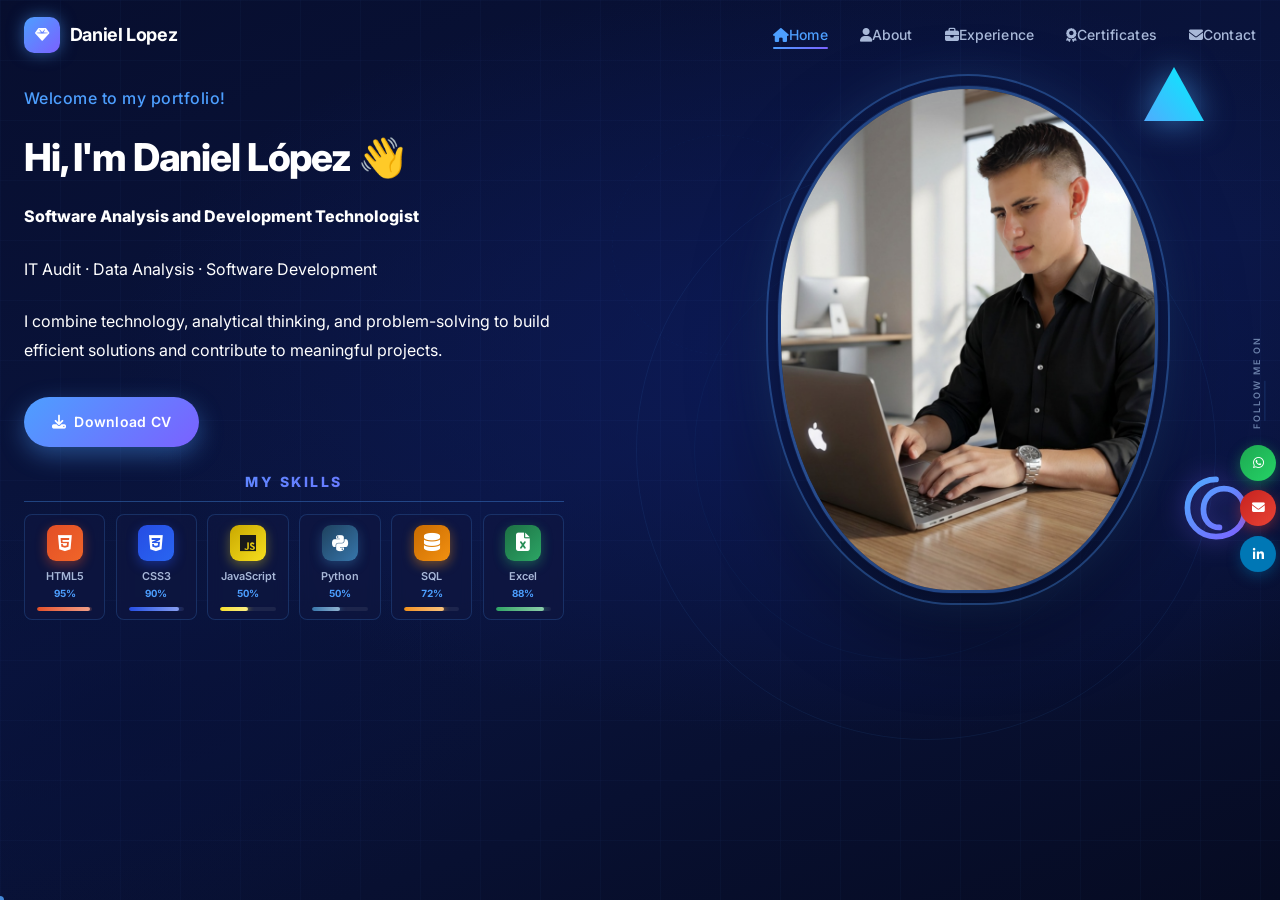
==== index.html @ 23a8d3bc "Actualizar estilos y estructura de navegación: ocultar el botón de menú en móviles y mejorar la pres" ====
<!DOCTYPE html>
<html lang="en">
  <head>
    <meta charset="UTF-8" />
    <meta name="viewport" content="width=device-width, initial-scale=1.0" />
    <meta name="description" content="Professional portfolio of Daniel Lopez - IT auditor, data analyst and software development technologist." />
    <title>Daniel Lopez | Portfolio</title>
    <!-- Google tag (gtag.js) -->
    <script async src="https://www.googletagmanager.com/gtag/js?id=G-GQ8SQ4P1QR"></script>
    <script>
      window.dataLayer = window.dataLayer || [];
      function gtag(){dataLayer.push(arguments);}
      gtag('js', new Date());
      gtag('config', 'G-GQ8SQ4P1QR');
    </script>
    <link rel="stylesheet" href="css/styles.css" />
    <link rel="preconnect" href="https://fonts.googleapis.com" />
    <link rel="preconnect" href="https://fonts.gstatic.com" crossorigin />
    <link href="https://fonts.googleapis.com/css2?family=Inter:wght@300;400;500;600;700;800;900&display=swap" rel="stylesheet" />
    <link rel="stylesheet" href="https://cdnjs.cloudflare.com/ajax/libs/font-awesome/6.5.0/css/all.min.css" />
  </head>
  <body>

    <!-- ====== NAVBAR ====== -->
    <header class="header" id="header">
      <nav class="nav container">
        <!-- Logo -->
        <a href="#home" class="nav__logo">
          <span class="nav__logo-icon">
            <i class="fas fa-gem"></i>
          </span>
          <span class="nav__logo-text">Daniel Lopez</span>
        </a>

        <!-- Navigation menu -->
        <ul class="nav__menu" id="nav-menu">
          <li class="nav__item">
            <a href="#home" class="nav__link active-link"><i class="fas fa-house" aria-hidden="true"></i><span>Home</span></a>
          </li>
          <li class="nav__item">
            <a href="acercade/acercade.html" class="nav__link"><i class="fas fa-user" aria-hidden="true"></i><span>About</span></a>
          </li>
          <li class="nav__item">
            <a href="experiencia/experiencia.html" class="nav__link"><i class="fas fa-briefcase" aria-hidden="true"></i><span>Experience</span></a>
          </li>
          <li class="nav__item">
            <a href="certificados/certificados.html" class="nav__link"><i class="fas fa-award" aria-hidden="true"></i><span>Certificates</span></a>
          </li>
          <li class="nav__item">
            <a href="contacto/contacto.html" class="nav__link"><i class="fas fa-envelope" aria-hidden="true"></i><span>Contact</span></a>
          </li>
        </ul>

        <!-- Hamburger (mobile) -->
        <div class="nav__toggle" id="nav-toggle" aria-label="Toggle menu">
          <span></span>
          <span></span>
          <span></span>
        </div>
      </nav>
    </header>

    <!-- ====== MAIN ====== -->
    <main>

      <!-- ====== HOME / HERO ====== -->
      <section class="home" id="home">

        <!-- Decorative background with circles -->
        <div class="home__bg-circles">
          <div class="bg-circle bg-circle--1"></div>
          <div class="bg-circle bg-circle--2"></div>
          <div class="bg-circle bg-circle--3"></div>
        </div>

        <div class="home__container container">

          <!-- ---- Contenido izquierdo ---- -->
          <div class="home__content">
            <p class="home__subtitle">Welcome to my portfolio!</p>

            <h1 class="home__title">
              Hi, I'm <span class="home__title--accent">Daniel López</span> 👋
            </h1>

            <p class="home__description">
              <strong>Software Analysis and Development Technologist</strong>
            </p>

            <p class="home__description">
              IT Audit · Data Analysis · Software Development
            </p>

            <p class="home__description">
              I combine technology, analytical thinking, and problem-solving to build efficient solutions and contribute to meaningful projects.
            </p>

            <div class="home__buttons">
              <a href="cv/Hoja de Vida.pdf" class="btn btn--primary" download="Hoja de Vida.pdf">
                <i class="fas fa-download"></i> Download CV
              </a>
            </div>

            <!-- Skills inline -->
            <div class="home__skills">
              <p class="home__skills-label">My Skills</p>
              <div class="home__skills-list">

                <div class="hskill">
                  <div class="hskill__icon hskill__icon--html"><i class="fab fa-html5"></i></div>
                  <div class="hskill__info">
                    <div class="hskill__top"><span class="hskill__name">HTML5</span><span class="hskill__pct">95%</span></div>
                    <div class="hskill__bar"><div class="hskill__fill hskill__fill--html"></div></div>
                  </div>
                </div>

                <div class="hskill">
                  <div class="hskill__icon hskill__icon--css"><i class="fab fa-css3-alt"></i></div>
                  <div class="hskill__info">
                    <div class="hskill__top"><span class="hskill__name">CSS3</span><span class="hskill__pct">90%</span></div>
                    <div class="hskill__bar"><div class="hskill__fill hskill__fill--css"></div></div>
                  </div>
                </div>

                <div class="hskill">
                  <div class="hskill__icon hskill__icon--js"><i class="fab fa-js"></i></div>
                  <div class="hskill__info">
                    <div class="hskill__top"><span class="hskill__name">JavaScript</span><span class="hskill__pct">50%</span></div>
                    <div class="hskill__bar"><div class="hskill__fill hskill__fill--js"></div></div>
                  </div>
                </div>

                <div class="hskill">
                  <div class="hskill__icon hskill__icon--python"><i class="fab fa-python"></i></div>
                  <div class="hskill__info">
                    <div class="hskill__top"><span class="hskill__name">Python</span><span class="hskill__pct">50%</span></div>
                    <div class="hskill__bar"><div class="hskill__fill hskill__fill--python"></div></div>
                  </div>
                </div>

                <div class="hskill">
                  <div class="hskill__icon hskill__icon--sql"><i class="fas fa-database"></i></div>
                  <div class="hskill__info">
                    <div class="hskill__top"><span class="hskill__name">SQL</span><span class="hskill__pct">72%</span></div>
                    <div class="hskill__bar"><div class="hskill__fill hskill__fill--sql"></div></div>
                  </div>
                </div>

                <div class="hskill">
                  <div class="hskill__icon hskill__icon--excel"><i class="fas fa-file-excel"></i></div>
                  <div class="hskill__info">
                    <div class="hskill__top"><span class="hskill__name">Excel</span><span class="hskill__pct">88%</span></div>
                    <div class="hskill__bar"><div class="hskill__fill hskill__fill--excel"></div></div>
                  </div>
                </div>

              </div>
            </div>


          </div>

          <!-- ---- Imagen perfil ---- -->
          <div class="home__image-wrapper">
            <!-- Elementos decorativos-->
            <div class="home__deco home__deco--triangle">
              <svg viewBox="0 0 60 60" fill="none" xmlns="http://www.w3.org/2000/svg">
                <path d="M30 5L55 50H5L30 5Z" fill="url(#triGrad)" />
                <defs>
                  <linearGradient id="triGrad" x1="5" y1="50" x2="55" y2="5" gradientUnits="userSpaceOnUse">
                    <stop stop-color="#4FACFE"/>
                    <stop offset="1" stop-color="#00F2FE"/>
                  </linearGradient>
                </defs>
              </svg>
            </div>

            <div class="home__deco home__deco--spiral">
              <svg viewBox="0 0 70 80" fill="none" xmlns="http://www.w3.org/2000/svg">
                <path d="M35 10C20 10 10 22 10 35C10 48 20 60 35 60C50 60 60 50 60 38C60 26 52 18 42 18C32 18 24 26 24 36C24 46 30 52 38 52" stroke="url(#spiralGrad)" stroke-width="5" stroke-linecap="round" fill="none"/>
                <defs>
                  <linearGradient id="spiralGrad" x1="10" y1="10" x2="60" y2="60" gradientUnits="userSpaceOnUse">
                    <stop stop-color="#4FACFE"/>
                    <stop offset="1" stop-color="#7B61FF"/>
                  </linearGradient>
                </defs>
              </svg>
            </div>

            <!-- Marco oval de la foto -->
            <div class="home__photo-frame">
              <div class="home__photo-ring"></div>
              <div class="home__photo-placeholder">
                <img src="images/imagen_perfil.png" alt="Daniel Lopez" />
              </div>
            </div>
          </div>

        </div><!-- end home__container -->

        <!-- ---- Sidebar redes sociales ---- -->
        <div class="home__social-sidebar">
          <span class="home__social-label">Follow me on</span>
          <div class="home__social-links">
            <a href="https://wa.me/573132318661" target="_blank" rel="noopener noreferrer" class="social-link social-link--wa" aria-label="WhatsApp">
              <i class="fab fa-whatsapp"></i>
            </a>
            <a href="https://mail.google.com/mail/?view=cm&to=lopezdanieljr10@gmail.com" target="_blank" rel="noopener noreferrer" class="social-link social-link--gm" aria-label="Gmail">
              <i class="fas fa-envelope"></i>
            </a>
            <a href="https://www.linkedin.com/in/daniiel-lopez10" target="_blank" rel="noopener noreferrer" class="social-link social-link--li" aria-label="LinkedIn">
              <i class="fab fa-linkedin-in"></i>
            </a>
          </div>
        </div>

        <!-- Scroll to top button -->
        <a href="#home" class="home__scroll-top" id="scroll-top" aria-label="Scroll to top">
          <i class="fas fa-chevron-up"></i>
        </a>

      </section><!-- end home -->

    </main>

    <script src="js/main.js"></script>
    <script src="js/analytics-events.js"></script>
  </body>
</html>
---- css/styles.css ----
/* ==========================================
  DANIEL LOPEZ | WEBSITE
   styles.css — Main Stylesheet
   ========================================== */

/* ---- Google Fonts + Variables ---- */
@import url('https://fonts.googleapis.com/css2?family=Inter:wght@300;400;500;600;700;800;900&display=swap');

:root {
  /* Colors */
  --color-bg-primary:    #05071a;
  --color-bg-secondary:  #0b1033;
  --color-bg-card:       #0f1640;
  --color-accent:        #4d9fff;
  --color-accent-light:  #7bc9ff;
  --color-accent-grad:   linear-gradient(135deg, #4d9fff 0%, #7b61ff 100%);
  --color-text-primary:  #ffffff;
  --color-text-secondary:#a8b8d8;
  --color-text-muted:    #6a7fa8;
  --color-border:        rgba(77, 159, 255, 0.2);
  --color-social-be:     #1769ff;
  --color-social-dr:     #ea4c89;
  --color-social-li:     #0077b5;

  /* Typography */
  --font-family: 'Inter', sans-serif;
  --font-size-xs:   .75rem;
  --font-size-sm:   .875rem;
  --font-size-base: 1rem;
  --font-size-lg:   1.125rem;
  --font-size-xl:   1.25rem;
  --font-size-2xl:  1.5rem;
  --font-size-3xl:  2rem;
  --font-size-4xl:  2.5rem;
  --font-size-5xl:  3.5rem;
  --font-size-hero: clamp(1.5rem, 3vw, 2.6rem);

  /* Spacing */
  --space-xs:  .5rem;
  --space-sm:  1rem;
  --space-md:  1.5rem;
  --space-lg:  2rem;
  --space-xl:  3rem;
  --space-2xl: 5rem;

  /* Layout */
  --container-max: 1300px;
  --container-px:  1.5rem;
  --nav-height:    70px;
  --radius-sm:     .5rem;
  --radius-md:     1rem;
  --radius-full:   9999px;

  /* Transitions */
  --transition-fast:   .2s ease;
  --transition-base:   .35s ease;
  --transition-smooth: .5s cubic-bezier(.25,.8,.25,1);

  /* Shadows */
  --shadow-glow:   0 0 30px rgba(77,159,255,0.25);
  --shadow-card:   0 20px 60px rgba(0,0,0,0.4);
  --shadow-btn:    0 8px 24px rgba(77,159,255,0.4);
}

/* ==========================================
   RESET & BASE
   ========================================== */
*, *::before, *::after {
  box-sizing: border-box;
  margin: 0;
  padding: 0;
}

html {
  scroll-behavior: smooth;
  scroll-padding-top: var(--nav-height);
  font-size: 100%;
}

body {
  font-family: var(--font-family);
  background-color: var(--color-bg-primary);
  color: var(--color-text-primary);
  line-height: 1.6;
  overflow-x: hidden;
  min-height: 100vh;
}

a {
  text-decoration: none;
  color: inherit;
}

ul { list-style: none; }

img {
  max-width: 100%;
  display: block;
}

button {
  cursor: pointer;
  border: none;
  background: none;
  font-family: inherit;
}

/* ==========================================
   LAYOUT UTILITIES
   ========================================== */
.container {
  max-width: var(--container-max);
  margin: 0 auto;
  padding: 0 var(--container-px);
}

/* ==========================================
   BACKGROUND — full-page gradient
   ========================================== */
body::before {
  content: '';
  position: fixed;
  inset: 0;
  background:
    radial-gradient(ellipse 80% 60% at 65% 40%, rgba(13,27,90,0.85) 0%, transparent 70%),
    radial-gradient(ellipse 50% 40% at 10% 80%, rgba(7,16,55,0.7) 0%, transparent 60%),
    linear-gradient(160deg, #070e2e 0%, #0a1540 50%, #060b22 100%);
  z-index: -2;
}

/* Subtle grid lines */
body::after {
  content: '';
  position: fixed;
  inset: 0;
  background-image:
    linear-gradient(rgba(77,159,255,0.03) 1px, transparent 1px),
    linear-gradient(90deg, rgba(77,159,255,0.03) 1px, transparent 1px);
  background-size: 60px 60px;
  z-index: -1;
  pointer-events: none;
}

/* ==========================================
   HEADER / NAVBAR
   ========================================== */
.header {
  position: fixed;
  top: 0;
  left: 0;
  width: 100%;
  height: var(--nav-height);
  z-index: 1000;
  transition: background var(--transition-base), box-shadow var(--transition-base);
}

.header.scrolled {
  background: rgba(5, 7, 26, 0.92);
  -webkit-backdrop-filter: blur(20px);
  backdrop-filter: blur(20px);
  box-shadow: 0 1px 0 var(--color-border);
}

.nav {
  display: flex;
  align-items: center;
  justify-content: space-between;
  height: 100%;
}

/* Logo */
.nav__logo {
  display: flex;
  align-items: center;
  gap: .6rem;
  font-size: var(--font-size-lg);
  font-weight: 700;
  letter-spacing: -.02em;
  transition: opacity var(--transition-fast);
}

.nav__logo:hover { opacity: .8; }

.nav__logo-icon {
  width: 36px;
  height: 36px;
  background: var(--color-accent-grad);
  border-radius: 10px;
  display: grid;
  place-items: center;
  font-size: .9rem;
  color: #fff;
  box-shadow: 0 0 16px rgba(77,159,255,0.5);
}

/* Menu */
.nav__menu {
  display: flex;
  align-items: center;
  gap: var(--space-lg);
}

.nav__link {
  font-size: var(--font-size-sm);
  font-weight: 500;
  color: var(--color-text-secondary);
  position: relative;
  padding: .25rem 0;
  transition: color var(--transition-fast);
  letter-spacing: .01em;
}

.nav__link::after {
  content: '';
  position: absolute;
  bottom: -2px;
  left: 0;
  width: 0;
  height: 2px;
  background: var(--color-accent-grad);
  border-radius: var(--radius-full);
  transition: width var(--transition-base);
}

.nav__link:hover,
.nav__link.active-link {
  color: var(--color-text-primary);
}

.nav__link:hover::after,
.nav__link.active-link::after {
  width: 100%;
}

.nav__link.active-link {
  color: var(--color-accent);
}

/* Hamburger */
.nav__toggle {
  display: none;
  flex-direction: column;
  gap: 5px;
  cursor: pointer;
  padding: 4px;
}

.nav__toggle span {
  display: block;
  width: 24px;
  height: 2px;
  background: var(--color-text-primary);
  border-radius: var(--radius-full);
  transition: transform var(--transition-base), opacity var(--transition-base), width var(--transition-base);
}

.nav__toggle.open span:nth-child(1) {
  transform: translateY(7px) rotate(45deg);
}
.nav__toggle.open span:nth-child(2) {
  opacity: 0;
  width: 0;
}
.nav__toggle.open span:nth-child(3) {
  transform: translateY(-7px) rotate(-45deg);
}

/* ==========================================
   HOME / HERO SECTION
   ========================================== */
.home {
  min-height: 100vh;
  display: flex;
  align-items: flex-start;
  position: relative;
  padding-top: var(--nav-height);
  overflow: hidden;
}

/* Background decorative circles */
.home__bg-circles {
  position: absolute;
  inset: 0;
  pointer-events: none;
  overflow: hidden;
  z-index: 0;
}

.bg-circle {
  position: absolute;
  border-radius: 50%;
  border: 1px solid var(--color-border);
  opacity: .4;
}

.bg-circle--1 {
  width: 580px;
  height: 580px;
  top: 50%;
  right: 5%;
  transform: translateY(-50%);
  animation: rotateSlow 30s linear infinite;
}

.bg-circle--2 {
  width: 420px;
  height: 420px;
  top: 50%;
  right: 13%;
  transform: translateY(-50%);
  border-color: rgba(77,159,255,0.12);
  animation: rotateSlow 22s linear infinite reverse;
}

.bg-circle--3 {
  width: 220px;
  height: 220px;
  top: 15%;
  right: 35%;
  border-style: dashed;
  border-color: rgba(77,159,255,0.08);
  animation: rotateSlow 18s linear infinite;
}

@keyframes rotateSlow {
  from { transform: translateY(-50%) rotate(0deg); }
  to   { transform: translateY(-50%) rotate(360deg); }
}

/* Container grid */
.home__container {
  display: grid;
  grid-template-columns: 1fr 1fr;
  align-items: start;
  gap: var(--space-2xl);
  width: 100%;
  position: relative;
  z-index: 1;
  padding-top: 1rem;
  padding-bottom: var(--space-xl);
}

/* ---- Left: Text content ---- */
.home__content {
  display: flex;
  flex-direction: column;
  gap: var(--space-md);
  max-width: 540px;
}

.home__subtitle {
  font-size: var(--font-size-base);
  font-weight: 500;
  color: var(--color-accent);
  letter-spacing: .03em;
  opacity: 0;
  animation: fadeSlideUp .7s .2s forwards;
}

.home__title {
  font-size: var(--font-size-hero);
  font-weight: 800;
  line-height: 1.1;
  letter-spacing: -.03em;
  color: var(--color-text-primary);
  opacity: 0;
  animation: fadeSlideUp .7s .4s forwards;
}

.home__title--accent {
  color: #ffffff;
  -webkit-text-fill-color: #ffffff;
}

.home__description {
  font-size: var(--font-size-base);
  color: #ffffff;
  line-height: 1.8;
  opacity: 0;
  animation: fadeSlideUp .7s .6s forwards;
}

.home__description strong {
  color: #ffffff;
  font-weight: 800;
}

/* Buttons */
.home__buttons {
  display: flex;
  align-items: center;
  gap: var(--space-sm);
  flex-wrap: wrap;
  opacity: 0;
  animation: fadeSlideUp .7s .8s forwards;
  margin-top: .5rem;
}

.btn {
  display: inline-flex;
  align-items: center;
  gap: .5rem;
  padding: .875rem 1.75rem;
  border-radius: var(--radius-full);
  font-size: var(--font-size-sm);
  font-weight: 600;
  letter-spacing: .02em;
  transition: all var(--transition-base);
  white-space: nowrap;
}

.btn--primary {
  background: var(--color-accent-grad);
  color: #fff;
  box-shadow: var(--shadow-btn);
}

.btn--primary:hover {
  transform: translateY(-3px);
  box-shadow: 0 12px 32px rgba(77,159,255,0.55);
}

.btn--outline {
  background: transparent;
  color: var(--color-text-primary);
  border: 1.5px solid rgba(168,184,216,0.3);
}

.btn--outline:hover {
  border-color: var(--color-accent);
  color: var(--color-accent);
  transform: translateY(-3px);
  box-shadow: 0 8px 24px rgba(77,159,255,0.15);
}

.btn--outline i {
  transition: transform var(--transition-base);
}

.btn--outline:hover i {
  transform: translateX(5px);
}

/* Scroll down */
.home__scroll {
  margin-top: var(--space-xl);
  opacity: 0;
  animation: fadeSlideUp .7s 1s forwards;
}

.home__scroll-link {
  display: inline-flex;
  align-items: center;
  gap: .75rem;
  color: var(--color-text-muted);
  font-size: var(--font-size-xs);
  letter-spacing: .08em;
  text-transform: uppercase;
  transition: color var(--transition-fast);
}

.home__scroll-link:hover {
  color: var(--color-accent);
}

.home__scroll-wheel {
  width: 28px;
  height: 44px;
  border: 2px solid currentColor;
  border-radius: 14px;
  display: flex;
  justify-content: center;
  padding-top: 8px;
}

.home__scroll-dot {
  width: 4px;
  height: 8px;
  background: currentColor;
  border-radius: var(--radius-full);
  animation: scrollBounce 1.8s ease infinite;
}

@keyframes scrollBounce {
  0%, 100% { transform: translateY(0); opacity: 1; }
  50%       { transform: translateY(8px); opacity: .3; }
}

/* ---- Right: Photo ---- */
.home__image-wrapper {
  position: relative;
  display: flex;
  align-items: center;
  justify-content: center;
  opacity: 0;
  animation: fadeIn .9s .5s forwards;
}

/* Photo frame oval */
.home__photo-frame {
  position: relative;
  width: min(380px, 80vw);
  aspect-ratio: 3/4;
  z-index: 2;
}

.home__photo-ring {
  position: absolute;
  inset: -12px;
  border-radius: 60% 60% 55% 55% / 55% 55% 60% 60%;
  background: transparent;
  border: 2px solid rgba(77,159,255,0.35);
  box-shadow:
    0 0 40px rgba(77,159,255,0.15),
    inset 0 0 40px rgba(77,159,255,0.05);
  animation: pulseRing 3s ease-in-out infinite;
}

@keyframes pulseRing {
  0%, 100% { box-shadow: 0 0 30px rgba(77,159,255,0.15), inset 0 0 30px rgba(77,159,255,0.05); }
  50%       { box-shadow: 0 0 60px rgba(77,159,255,0.3),  inset 0 0 60px rgba(77,159,255,0.1); }
}

.home__photo-placeholder {
  width: 100%;
  height: 100%;
  border-radius: 55% 55% 50% 50% / 50% 50% 55% 55%;
  overflow: hidden;
  background: linear-gradient(160deg, #0d1b4b 0%, #1a2a5e 60%, #0a1235 100%);
  border: 3px solid rgba(77,159,255,0.3);
  box-shadow:
    0 30px 80px rgba(0,0,0,0.5),
    0 0 0 1px rgba(77,159,255,0.1);
  display: flex;
  align-items: center;
  justify-content: center;
}

/* Para cuando agregues la foto real */
.home__photo-placeholder img {
  width: 100%;
  height: 100%;
  object-fit: cover;
  object-position: top center;
  display: block;
}

/* Placeholder vacío */
.home__photo-empty {
  display: flex;
  flex-direction: column;
  align-items: center;
  gap: .75rem;
  color: rgba(77,159,255,0.4);
  text-align: center;
}

.home__photo-empty i {
  font-size: 5rem;
}

.home__photo-empty span {
  font-size: var(--font-size-xs);
  letter-spacing: .1em;
  text-transform: uppercase;
  opacity: .6;
}

/* Decorative elements */
.home__deco {
  position: absolute;
  z-index: 3;
  animation: float 4s ease-in-out infinite;
}

.home__deco--triangle {
  width: 72px;
  top: -5%;
  right: 8%;
  animation-delay: 0s;
  filter: drop-shadow(0 0 16px rgba(79,172,254,0.6));
}

.home__deco--spiral {
  width: 80px;
  bottom: 5%;
  right: 0%;
  animation-delay: 1.5s;
  filter: drop-shadow(0 0 12px rgba(123,97,255,0.5));
}

@keyframes float {
  0%, 100% { transform: translateY(0) rotate(0deg); }
  50%       { transform: translateY(-18px) rotate(8deg); }
}

/* ==========================================
   SOCIAL SIDEBAR (right edge)
   ========================================== */
.home__social-sidebar {
  position: fixed;
  right: 0;
  top: 50%;
  transform: translateY(-50%);
  display: flex;
  flex-direction: column;
  align-items: center;
  gap: var(--space-sm);
  z-index: 50;
  padding-right: .25rem;
  opacity: 0;
  animation: fadeIn 1s 1.2s forwards;
}

.home__social-label {
  font-size: 9px;
  font-weight: 600;
  letter-spacing: .22em;
  text-transform: uppercase;
  color: var(--color-text-muted);
  writing-mode: vertical-rl;
  transform: rotate(180deg);
  padding-bottom: .5rem;
}

.home__social-label::after {
  content: '';
  display: block;
  width: 1px;
  height: 40px;
  background: var(--color-border);
  margin: .5rem auto 0;
}

.home__social-links {
  display: flex;
  flex-direction: column;
  gap: .6rem;
}

.social-link {
  position: relative;
  width: 36px;
  height: 36px;
  border-radius: 50%;
  display: grid;
  place-items: center;
  font-size: .8rem;
  color: #fff;
  transition: transform var(--transition-base), box-shadow var(--transition-base);
}

.social-link::after {
  content: attr(aria-label);
  position: absolute;
  right: calc(100% + .7rem);
  top: 50%;
  padding: .35rem .55rem;
  border: 1px solid var(--color-border);
  border-radius: 4px;
  background: var(--color-surface);
  color: var(--color-text);
  font-size: .7rem;
  font-weight: 600;
  letter-spacing: 0;
  white-space: nowrap;
  opacity: 0;
  pointer-events: none;
  transform: translate(6px, -50%);
  transition: opacity var(--transition-base), transform var(--transition-base);
}

.social-link:hover,
.social-link:focus-visible {
  transform: scale(1.15) translateX(-4px);
}

.social-link:hover::after,
.social-link:focus-visible::after {
  opacity: 1;
  transform: translate(0, -50%);
}

.social-link--be  { background: var(--color-social-be); box-shadow: 0 4px 14px rgba(23,105,255,0.4); }
.social-link--dr  { background: var(--color-social-dr); box-shadow: 0 4px 14px rgba(234,76,137,0.4); }
.social-link--li  { background: var(--color-social-li); box-shadow: 0 4px 14px rgba(0,119,181,0.4); }
.social-link--wa  { background: linear-gradient(135deg,#1da851,#25d366); box-shadow: 0 4px 14px rgba(37,211,102,0.4); }
.social-link--gm  { background: linear-gradient(135deg,#c5221f,#ea4335); box-shadow: 0 4px 14px rgba(234,67,53,0.4); }

/* ==========================================
   SCROLL TO TOP BUTTON
   ========================================== */
.home__scroll-top {
  position: fixed;
  bottom: 2rem;
  right: 2.5rem;
  width: 42px;
  height: 42px;
  background: var(--color-accent-grad);
  color: #fff;
  border-radius: 50%;
  display: grid;
  place-items: center;
  font-size: .8rem;
  z-index: 50;
  opacity: 0;
  pointer-events: none;
  transform: translateY(10px);
  transition: opacity var(--transition-base), transform var(--transition-base);
  box-shadow: var(--shadow-btn);
}

.home__scroll-top.visible {
  opacity: 1;
  pointer-events: auto;
  transform: translateY(0);
}

.home__scroll-top:hover {
  transform: translateY(-3px);
}

/* ==========================================
   KEYFRAMES
   ========================================== */
@keyframes fadeSlideUp {
  from {
    opacity: 0;
    transform: translateY(28px);
  }
  to {
    opacity: 1;
    transform: translateY(0);
  }
}

@keyframes fadeIn {
  from { opacity: 0; }
  to   { opacity: 1; }
}

/* ==========================================
   RESPONSIVE — Tablet (≤ 1024px)
   ========================================== */
@media screen and (max-width: 1024px) {
  :root {
    --font-size-hero: clamp(2.4rem, 5.5vw, 3.8rem);
  }

  .home__container {
    gap: var(--space-xl);
  }

  .home__photo-frame {
    width: min(300px, 75vw);
  }

  .home__social-sidebar {
    display: none;
  }
}

/* ==========================================
   RESPONSIVE — Mobile (≤ 768px)
   ========================================== */
@media screen and (max-width: 768px) {
  :root {
    --container-px: 1.25rem;
    --font-size-hero: clamp(2.2rem, 8vw, 3rem);
  }

  /* Navbar mobile */
  .nav__toggle {
    display: none;
  }

  .nav__menu {
    position: fixed;
    right: .75rem;
    bottom: calc(.75rem + env(safe-area-inset-bottom));
    left: .75rem;
    height: 4.25rem;
    padding: .4rem .25rem;
    background: rgba(11, 16, 51, .9);
    -webkit-backdrop-filter: blur(24px);
    backdrop-filter: blur(24px);
    border: 1px solid var(--color-border);
    border-radius: 1.25rem;
    box-shadow: 0 12px 35px rgba(0, 0, 0, .35);
    justify-content: space-around;
    gap: .15rem;
    z-index: 1001;
  }

  .nav__item {
    flex: 1;
    min-width: 0;
  }

  .nav__link {
    display: flex;
    height: 3.4rem;
    flex-direction: column;
    align-items: center;
    justify-content: center;
    gap: .25rem;
    padding: .25rem .1rem;
    border-radius: .8rem;
    font-size: .65rem;
    font-weight: 600;
    text-align: center;
    white-space: nowrap;
  }

  .nav__link i {
    font-size: 1rem;
  }

  .nav__link::after {
    top: .2rem;
    right: 25%;
    bottom: auto;
    left: 25%;
    width: 0;
    height: 2px;
  }

  .nav__link:hover::after,
  .nav__link.active-link::after {
    width: 50%;
  }

  .nav__link.active-link {
    background: rgba(77, 159, 255, .12);
  }

  .home__container { padding-bottom: calc(var(--space-xl) + 5.5rem); }

  /* Hero — stack vertically */
  .home {
    padding-top: calc(var(--nav-height) + 1rem);
  }

  .home__container {
    grid-template-columns: 1fr;
    text-align: center;
    gap: var(--space-xl);
    padding-top: var(--space-lg);
    padding-bottom: var(--space-xl);
  }

  .home__content {
    display: contents;
    max-width: 100%;
  }

  .home__content > * {
    grid-column: 1;
    order: 3;
  }

  .home__subtitle {
    order: 1;
  }

  .home__title br { display: none; }

  .home__description {
    font-size: var(--font-size-sm);
  }

  .home__description br { display: none; }

  .home__buttons {
    justify-content: center;
  }

  .home__scroll {
    margin-top: var(--space-md);
  }

  /* Photo */
  .home__image-wrapper {
    grid-column: 1;
    order: 2;
  }

  .home__photo-frame {
    width: min(260px, 70vw);
  }

  .home__deco--triangle { width: 50px; top: -2%; right: 5%; }
  .home__deco--spiral   { width: 55px; bottom: 2%; right: -2%; }

  /* Background circles */
  .bg-circle--1 { width: 350px; height: 350px; right: -10%; }
  .bg-circle--2 { width: 250px; height: 250px; right: -5%; }
  .bg-circle--3 { display: none; }

  /* Scroll top */
  .home__scroll-top {
    bottom: 1.5rem;
    right: 1.5rem;
    width: 38px;
    height: 38px;
  }
}

/* ==========================================
   RESPONSIVE — Small Mobile (≤ 480px)
   ========================================== */
@media screen and (max-width: 480px) {
  .btn {
    padding: .75rem 1.375rem;
    font-size: .8rem;
  }

  .home__photo-frame {
    width: min(220px, 65vw);
  }
}

/* ==========================================
   HOME SKILLS (horizontal chips, left column)
   ========================================== */
.home__skills {
  display: flex;
  flex-direction: column;
  gap: .75rem;
  opacity: 0;
  animation: fadeSlideUp .7s .95s forwards;
  width: 100%;
  max-width: 540px;
}

.home__skills-label {
  font-size: var(--font-size-sm);
  font-weight: 800;
  letter-spacing: .18em;
  text-transform: uppercase;
  background: var(--color-accent-grad);
  -webkit-background-clip: text;
  -webkit-text-fill-color: transparent;
  background-clip: text;
  padding-bottom: .45rem;
  border-bottom: 1px solid rgba(77,159,255,0.35);
  text-align: center;
  text-shadow: none;
}

/* Row of chips */
.home__skills-list {
  display: flex;
  flex-wrap: wrap;
  gap: .65rem;
}

/* Individual chip — vertical layout: icon + name + bar */
.hskill {
  display: flex;
  flex-direction: column;
  align-items: center;
  gap: .4rem;
  background: rgba(15, 22, 64, 0.6);
  border: 1px solid var(--color-border);
  border-radius: var(--radius-sm);
  padding: .65rem .75rem .55rem;
  min-width: 72px;
  flex: 1 1 72px;
  max-width: 96px;
  -webkit-backdrop-filter: blur(8px);
  backdrop-filter: blur(8px);
  transition: border-color var(--transition-fast), transform var(--transition-fast), box-shadow var(--transition-fast);
  cursor: default;
}

.hskill:hover {
  border-color: rgba(77,159,255,0.5);
  transform: translateY(-4px);
  box-shadow: 0 8px 24px rgba(0,0,0,0.35);
}

/* Icon */
.hskill__icon {
  flex-shrink: 0;
  width: 36px;
  height: 36px;
  border-radius: 9px;
  display: grid;
  place-items: center;
  font-size: 1.15rem;
  color: #fff;
  transition: transform var(--transition-fast);
}

.hskill:hover .hskill__icon {
  transform: scale(1.15) rotate(-6deg);
}

.hskill__icon--html   { background: linear-gradient(135deg,#e34f26,#f06529); box-shadow: 0 4px 12px rgba(227,79,38,.45); }
.hskill__icon--css    { background: linear-gradient(135deg,#264de4,#2965f1); box-shadow: 0 4px 12px rgba(38,77,228,.45); }
.hskill__icon--js     { background: linear-gradient(135deg,#c9a800,#f7df1e); box-shadow: 0 4px 12px rgba(247,223,30,.35); color: #1a1a1a; }
.hskill__icon--python { background: linear-gradient(135deg,#1e415e,#3776ab); box-shadow: 0 4px 12px rgba(55,118,171,.45); }
.hskill__icon--mongo  { background: linear-gradient(135deg,#1a4731,#47a248); box-shadow: 0 4px 12px rgba(71,162,72,.45); }
.hskill__icon--excel  { background: linear-gradient(135deg,#1d7044,#2ca565); box-shadow: 0 4px 12px rgba(44,165,101,.45); }
.hskill__icon--sql    { background: linear-gradient(135deg,#c96a00,#f29111); box-shadow: 0 4px 12px rgba(242,145,17,.45); }

/* Info block — hide top row, only show name + bar stacked */
.hskill__info {
  width: 100%;
  display: flex;
  flex-direction: column;
  align-items: center;
  gap: .3rem;
}

.hskill__top {
  display: flex;
  flex-direction: column;
  align-items: center;
  gap: .05rem;
  width: 100%;
  text-align: center;
}

.hskill__name {
  font-size: .68rem;
  font-weight: 600;
  color: var(--color-text-secondary);
  white-space: nowrap;
  overflow: hidden;
  text-overflow: ellipsis;
  max-width: 100%;
}

.hskill__pct {
  font-size: .62rem;
  font-weight: 700;
  color: var(--color-accent);
  font-variant-numeric: tabular-nums;
}

/* Progress bar */
.hskill__bar {
  width: 100%;
  height: 4px;
  background: rgba(255,255,255,0.07);
  border-radius: var(--radius-full);
  overflow: hidden;
}

.hskill__fill {
  height: 100%;
  width: 0;
  border-radius: var(--radius-full);
  background: linear-gradient(90deg, var(--sk-color), color-mix(in srgb, var(--sk-color) 55%, #fff));
  box-shadow: 0 0 6px var(--sk-color);
  transition: width 1.3s cubic-bezier(.25,.8,.25,1);
}

.hskill__fill.in-view {
  width: var(--sk-pct);
}

.hskill__fill--html { --sk-pct: 95%; --sk-color: #e34f26; }
.hskill__fill--css { --sk-pct: 90%; --sk-color: #264de4; }
.hskill__fill--js { --sk-pct: 50%; --sk-color: #f7df1e; }
.hskill__fill--python { --sk-pct: 50%; --sk-color: #3776ab; }
.hskill__fill--mongo { --sk-pct: 70%; --sk-color: #47a248; }
.hskill__fill--excel { --sk-pct: 88%; --sk-color: #2ca565; }
.hskill__fill--sql { --sk-pct: 72%; --sk-color: #f29111; }

/* ==========================================
   ACCESSIBILITY
   ========================================== */
:focus-visible {
  outline: 2px solid var(--color-accent);
  outline-offset: 3px;
  border-radius: 4px;
}

@media (prefers-reduced-motion: reduce) {
  *, *::before, *::after {
    animation-duration: .01ms !important;
    animation-iteration-count: 1 !important;
    transition-duration: .01ms !important;
  }

  html { scroll-behavior: auto; }
}
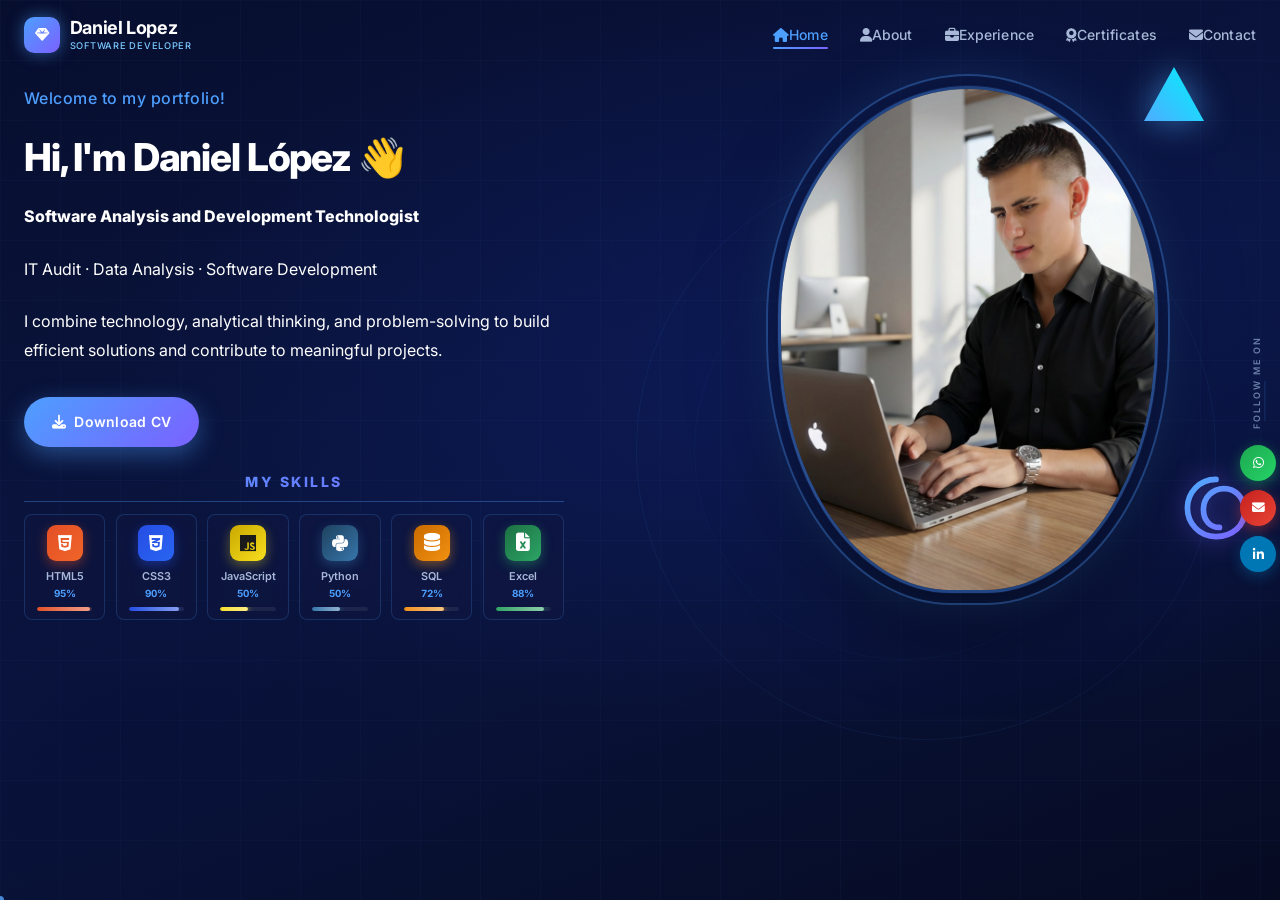
==== commit 2df0ec48: "Agregar subtítulo de "Software Developer" al logo en varias páginas y mejorar estilos de presentació" ====
--- a/index.html
+++ b/index.html
@@ -29,7 +29,10 @@
           <span class="nav__logo-icon">
             <i class="fas fa-gem"></i>
           </span>
-          <span class="nav__logo-text">Daniel Lopez</span>
+          <span class="nav__logo-copy">
+            <span class="nav__logo-text">Daniel Lopez</span>
+            <span class="nav__logo-subtitle">Software Developer</span>
+          </span>
         </a>
 
         <!-- Navigation menu -->
--- a/css/styles.css
+++ b/css/styles.css
@@ -180,6 +180,21 @@
 }
 
 .nav__logo:hover { opacity: .8; }
+
+.nav__logo-copy {
+  display: flex;
+  flex-direction: column;
+  line-height: 1.1;
+}
+
+.nav__logo-subtitle {
+  margin-top: .2rem;
+  color: var(--color-accent-light);
+  font-size: .58rem;
+  font-weight: 500;
+  letter-spacing: .08em;
+  text-transform: uppercase;
+}
 
 .nav__logo-icon {
   width: 36px;
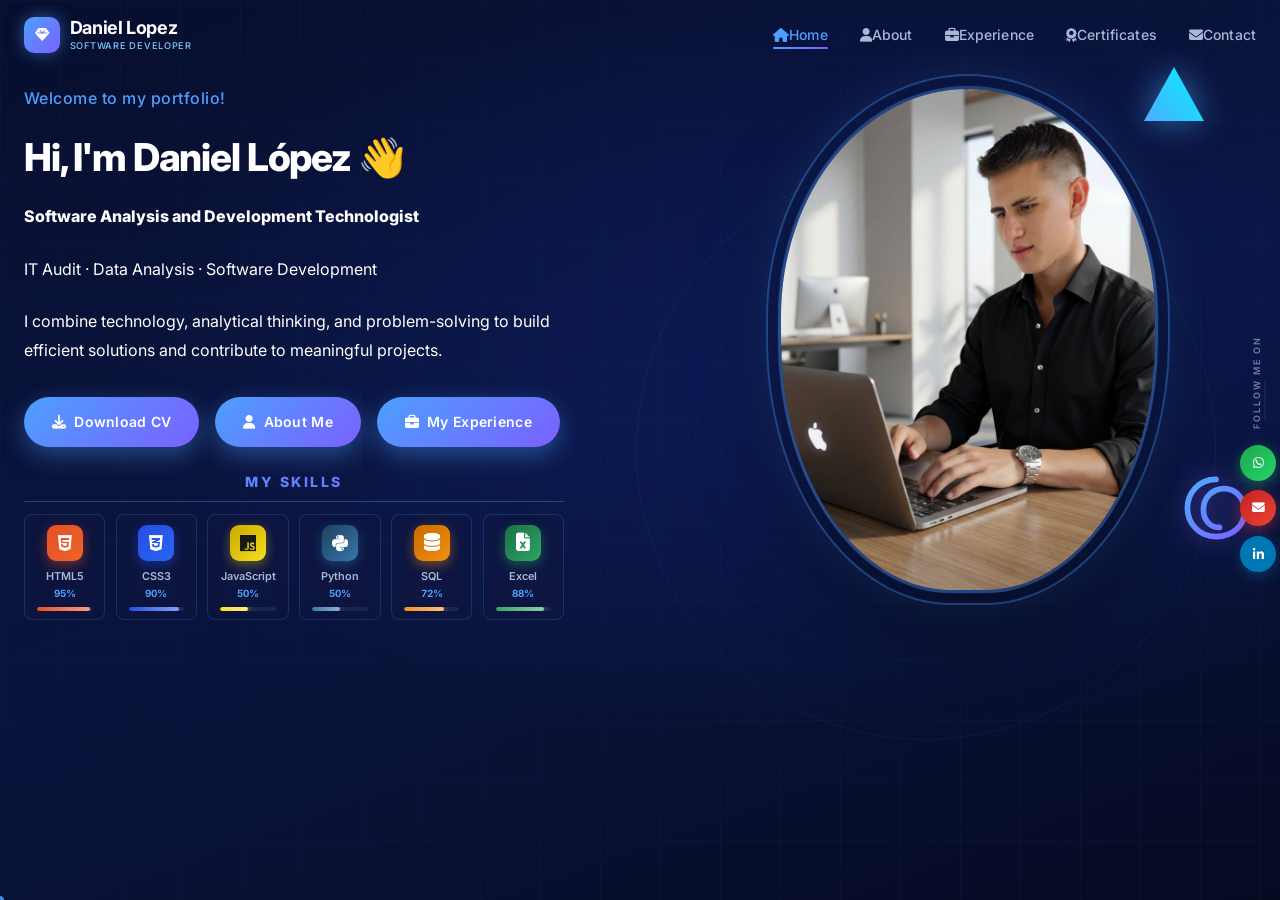
==== commit c7bc9849: "Agregar enlaces "About Me" y "My Experience" en la sección de botones, mejorando la navegación y la " ====
--- a/index.html
+++ b/index.html
@@ -55,11 +55,11 @@
         </ul>
 
         <!-- Hamburger (mobile) -->
-        <div class="nav__toggle" id="nav-toggle" aria-label="Toggle menu">
+        <button class="nav__toggle" id="nav-toggle" type="button" aria-label="Open navigation menu" aria-controls="nav-menu" aria-expanded="false">
           <span></span>
           <span></span>
           <span></span>
-        </div>
+        </button>
       </nav>
     </header>
 
@@ -101,6 +101,12 @@
             <div class="home__buttons">
               <a href="cv/Hoja de Vida.pdf" class="btn btn--primary" download="Hoja de Vida.pdf">
                 <i class="fas fa-download"></i> Download CV
+              </a>
+              <a href="acercade/acercade.html" class="btn btn--primary">
+                <i class="fas fa-user"></i> About Me
+              </a>
+              <a href="experiencia/experiencia.html" class="btn btn--primary">
+                <i class="fas fa-briefcase"></i> My Experience
               </a>
             </div>
 
--- a/css/styles.css
+++ b/css/styles.css
@@ -1094,6 +1094,62 @@
   border-radius: 4px;
 }
 
+@media screen and (max-width: 768px) {
+  .nav { position: relative; }
+  .nav__toggle {
+    display: flex;
+    width: 42px;
+    height: 42px;
+    align-items: center;
+    justify-content: center;
+    gap: 5px;
+    padding: 8px;
+    border: 1px solid var(--color-border);
+    border-radius: .75rem;
+    background: rgba(15, 22, 64, .72);
+    color: var(--color-text-primary);
+    transition: background var(--transition-fast), border-color var(--transition-fast);
+  }
+  .nav__toggle:hover, .nav__toggle.open { background: rgba(77, 159, 255, .16); border-color: rgba(123, 201, 255, .55); }
+  .nav__menu {
+    position: absolute;
+    top: calc(var(--nav-height) - .25rem);
+    right: 1rem;
+    bottom: auto;
+    left: auto;
+    width: min(250px, calc(100vw - 2rem));
+    display: flex;
+    height: auto;
+    flex-direction: column;
+    align-items: stretch;
+    gap: .35rem;
+    padding: .6rem;
+    border-radius: 1rem;
+    opacity: 0;
+    visibility: hidden;
+    transform: translateY(-10px) scale(.98);
+    transform-origin: top right;
+    pointer-events: none;
+    transition: opacity var(--transition-base), transform var(--transition-base), visibility var(--transition-base);
+  }
+  .nav__menu.open { opacity: 1; visibility: visible; transform: translateY(0) scale(1); pointer-events: auto; }
+  .nav__item { flex: initial; }
+  .nav__link {
+    height: auto;
+    flex-direction: row;
+    justify-content: flex-start;
+    gap: .9rem;
+    padding: .8rem .9rem;
+    border-radius: .7rem;
+    font-size: .9rem;
+    text-align: left;
+  }
+  .nav__link i { width: 1.25rem; color: var(--color-accent-light); font-size: 1rem; text-align: center; }
+  .nav__link::after { display: none; }
+  .nav__link.active-link { background: rgba(77, 159, 255, .14); color: var(--color-text-primary); }
+  .nav__link.active-link i { color: var(--color-accent); }
+}
+
 @media (prefers-reduced-motion: reduce) {
   *, *::before, *::after {
     animation-duration: .01ms !important;
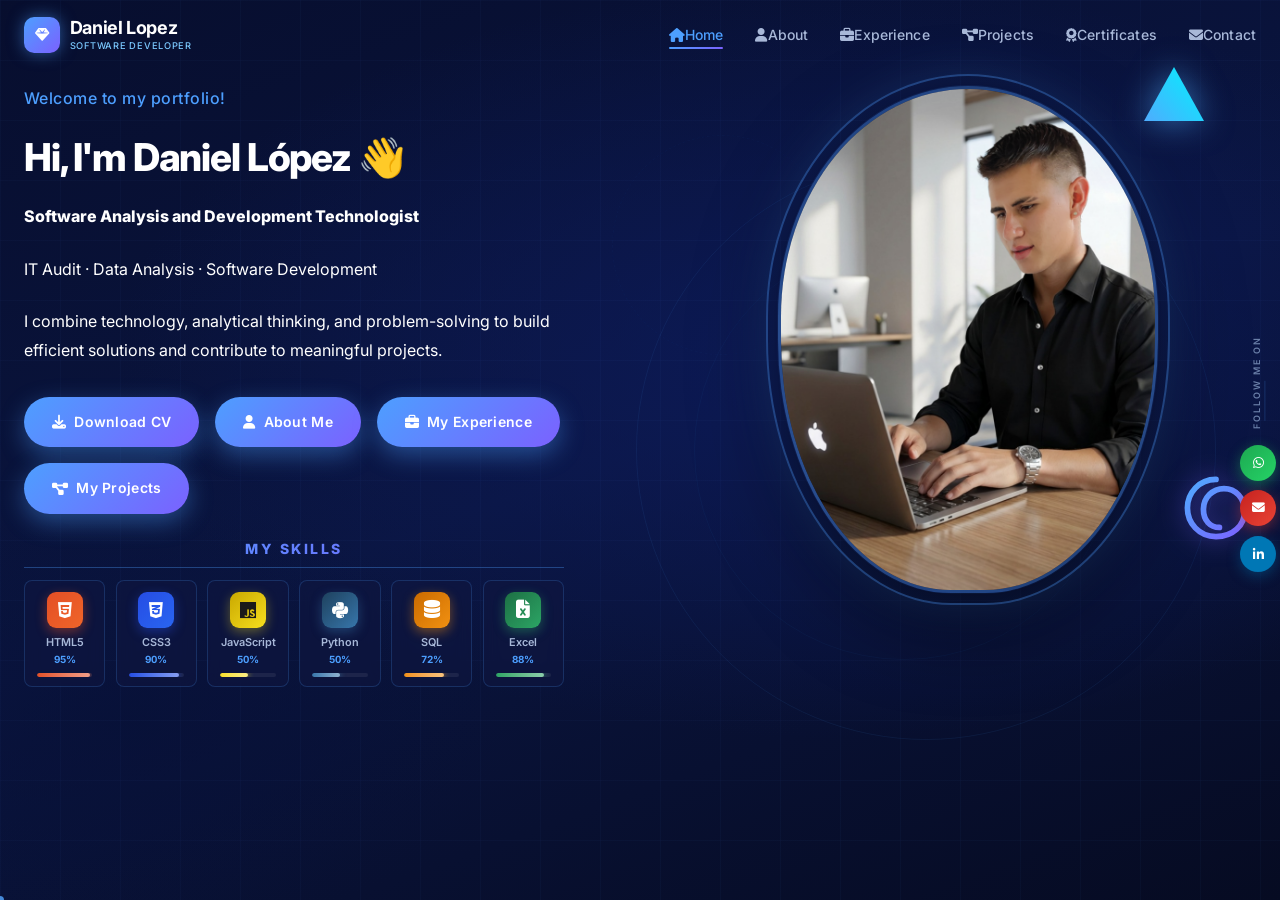
==== commit 92c7f3cb: "s" ====
--- a/index.html
+++ b/index.html
@@ -47,6 +47,9 @@
             <a href="experiencia/experiencia.html" class="nav__link"><i class="fas fa-briefcase" aria-hidden="true"></i><span>Experience</span></a>
           </li>
           <li class="nav__item">
+            <a href="proyectos/proyectos.html" class="nav__link"><i class="fas fa-diagram-project" aria-hidden="true"></i><span>Projects</span></a>
+          </li>
+          <li class="nav__item">
             <a href="certificados/certificados.html" class="nav__link"><i class="fas fa-award" aria-hidden="true"></i><span>Certificates</span></a>
           </li>
           <li class="nav__item">
@@ -108,6 +111,9 @@
               <a href="experiencia/experiencia.html" class="btn btn--primary">
                 <i class="fas fa-briefcase"></i> My Experience
               </a>
+              <a href="proyectos/proyectos.html" class="btn btn--primary">
+                <i class="fas fa-diagram-project"></i> My Projects
+              </a>
             </div>
 
             <!-- Skills inline -->
@@ -118,7 +124,7 @@
                 <div class="hskill">
                   <div class="hskill__icon hskill__icon--html"><i class="fab fa-html5"></i></div>
                   <div class="hskill__info">
-                    <div class="hskill__top"><span class="hskill__name">HTML5</span><span class="hskill__pct">95%</span></div>
+                    <div class="hskill__top"><span class="hskill__name notranslate" translate="no">HTML5</span><span class="hskill__pct">95%</span></div>
                     <div class="hskill__bar"><div class="hskill__fill hskill__fill--html"></div></div>
                   </div>
                 </div>
@@ -126,7 +132,7 @@
                 <div class="hskill">
                   <div class="hskill__icon hskill__icon--css"><i class="fab fa-css3-alt"></i></div>
                   <div class="hskill__info">
-                    <div class="hskill__top"><span class="hskill__name">CSS3</span><span class="hskill__pct">90%</span></div>
+                    <div class="hskill__top"><span class="hskill__name notranslate" translate="no">CSS3</span><span class="hskill__pct">90%</span></div>
                     <div class="hskill__bar"><div class="hskill__fill hskill__fill--css"></div></div>
                   </div>
                 </div>
@@ -134,7 +140,7 @@
                 <div class="hskill">
                   <div class="hskill__icon hskill__icon--js"><i class="fab fa-js"></i></div>
                   <div class="hskill__info">
-                    <div class="hskill__top"><span class="hskill__name">JavaScript</span><span class="hskill__pct">50%</span></div>
+                    <div class="hskill__top"><span class="hskill__name notranslate" translate="no">JavaScript</span><span class="hskill__pct">50%</span></div>
                     <div class="hskill__bar"><div class="hskill__fill hskill__fill--js"></div></div>
                   </div>
                 </div>
@@ -142,7 +148,7 @@
                 <div class="hskill">
                   <div class="hskill__icon hskill__icon--python"><i class="fab fa-python"></i></div>
                   <div class="hskill__info">
-                    <div class="hskill__top"><span class="hskill__name">Python</span><span class="hskill__pct">50%</span></div>
+                    <div class="hskill__top"><span class="hskill__name notranslate" translate="no">Python</span><span class="hskill__pct">50%</span></div>
                     <div class="hskill__bar"><div class="hskill__fill hskill__fill--python"></div></div>
                   </div>
                 </div>
@@ -150,7 +156,7 @@
                 <div class="hskill">
                   <div class="hskill__icon hskill__icon--sql"><i class="fas fa-database"></i></div>
                   <div class="hskill__info">
-                    <div class="hskill__top"><span class="hskill__name">SQL</span><span class="hskill__pct">72%</span></div>
+                    <div class="hskill__top"><span class="hskill__name notranslate" translate="no">SQL</span><span class="hskill__pct">72%</span></div>
                     <div class="hskill__bar"><div class="hskill__fill hskill__fill--sql"></div></div>
                   </div>
                 </div>
@@ -158,7 +164,7 @@
                 <div class="hskill">
                   <div class="hskill__icon hskill__icon--excel"><i class="fas fa-file-excel"></i></div>
                   <div class="hskill__info">
-                    <div class="hskill__top"><span class="hskill__name">Excel</span><span class="hskill__pct">88%</span></div>
+                    <div class="hskill__top"><span class="hskill__name notranslate" translate="no">Excel</span><span class="hskill__pct">88%</span></div>
                     <div class="hskill__bar"><div class="hskill__fill hskill__fill--excel"></div></div>
                   </div>
                 </div>
--- a/css/styles.css
+++ b/css/styles.css
@@ -853,14 +853,14 @@
 
   /* Hero — stack vertically */
   .home {
-    padding-top: calc(var(--nav-height) + 1rem);
+    padding-top: calc(var(--nav-height) + .25rem);
   }
 
   .home__container {
     grid-template-columns: 1fr;
     text-align: center;
-    gap: var(--space-xl);
-    padding-top: var(--space-lg);
+    gap: .9rem;
+    padding-top: .75rem;
     padding-bottom: var(--space-xl);
   }
 
@@ -882,12 +882,17 @@
 
   .home__description {
     font-size: var(--font-size-sm);
+    line-height: 1.5;
   }
 
   .home__description br { display: none; }
 
   .home__buttons {
     justify-content: center;
+  }
+
+  .home__skills {
+    margin-top: .25rem;
   }
 
   .home__scroll {
@@ -1117,7 +1122,7 @@
     right: 1rem;
     bottom: auto;
     left: auto;
-    width: min(250px, calc(100vw - 2rem));
+    width: 180px;
     display: flex;
     height: auto;
     flex-direction: column;
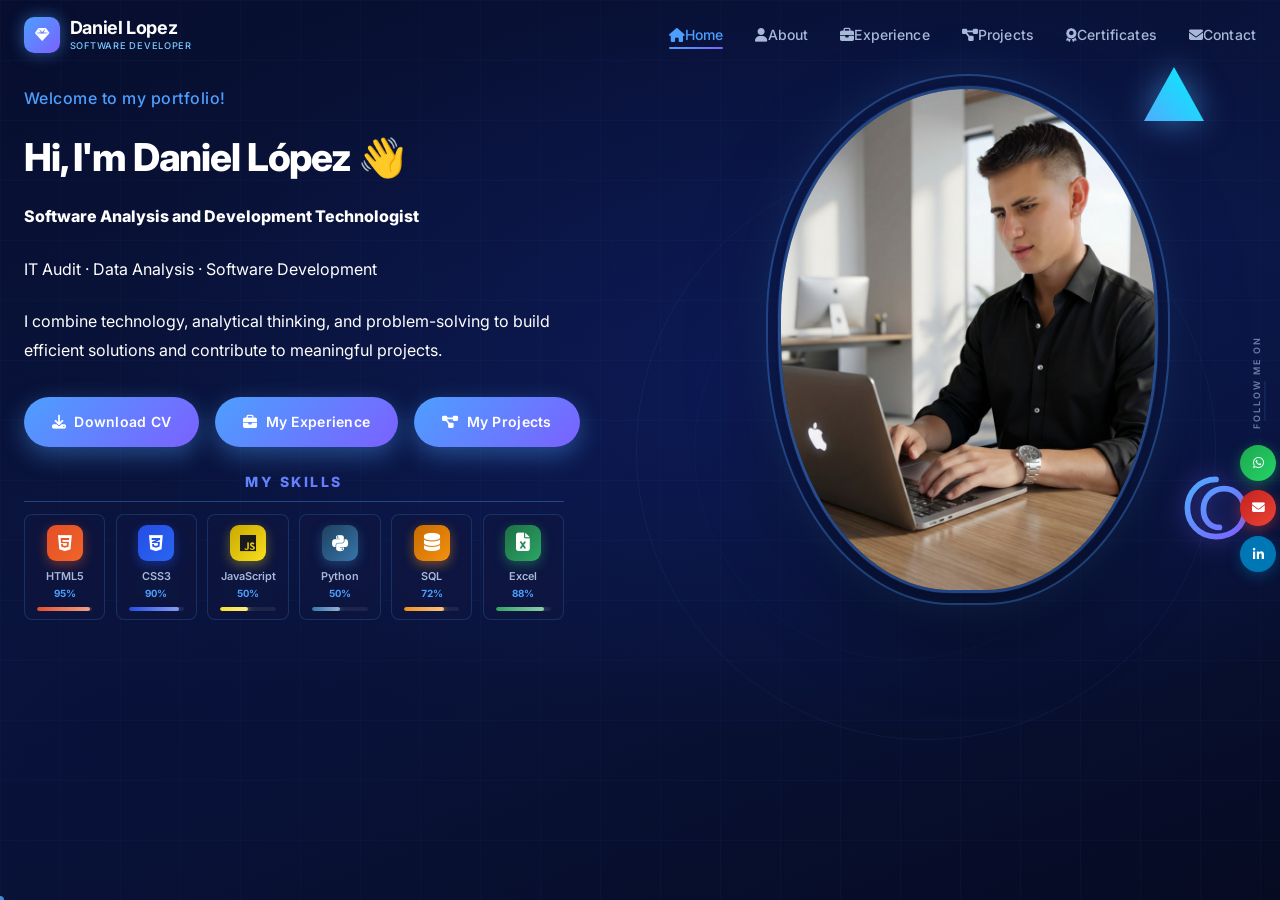
==== commit 0ce61ebd: "LIST" ====
--- a/index.html
+++ b/index.html
@@ -102,11 +102,8 @@
             </p>
 
             <div class="home__buttons">
-              <a href="cv/Hoja de Vida.pdf" class="btn btn--primary" download="Hoja de Vida.pdf">
+              <a href="cv/CV_ Daniel Lopez_DS.pdf" class="btn btn--primary" download="CV_ Daniel Lopez_DS.pdf">
                 <i class="fas fa-download"></i> Download CV
-              </a>
-              <a href="acercade/acercade.html" class="btn btn--primary">
-                <i class="fas fa-user"></i> About Me
               </a>
               <a href="experiencia/experiencia.html" class="btn btn--primary">
                 <i class="fas fa-briefcase"></i> My Experience
--- a/css/styles.css
+++ b/css/styles.css
@@ -405,7 +405,7 @@
   display: flex;
   align-items: center;
   gap: var(--space-sm);
-  flex-wrap: wrap;
+  flex-wrap: nowrap;
   opacity: 0;
   animation: fadeSlideUp .7s .8s forwards;
   margin-top: .5rem;
@@ -889,6 +889,9 @@
 
   .home__buttons {
     justify-content: center;
+    flex-wrap: nowrap;
+    overflow-x: auto;
+    padding-bottom: .25rem;
   }
 
   .home__skills {
